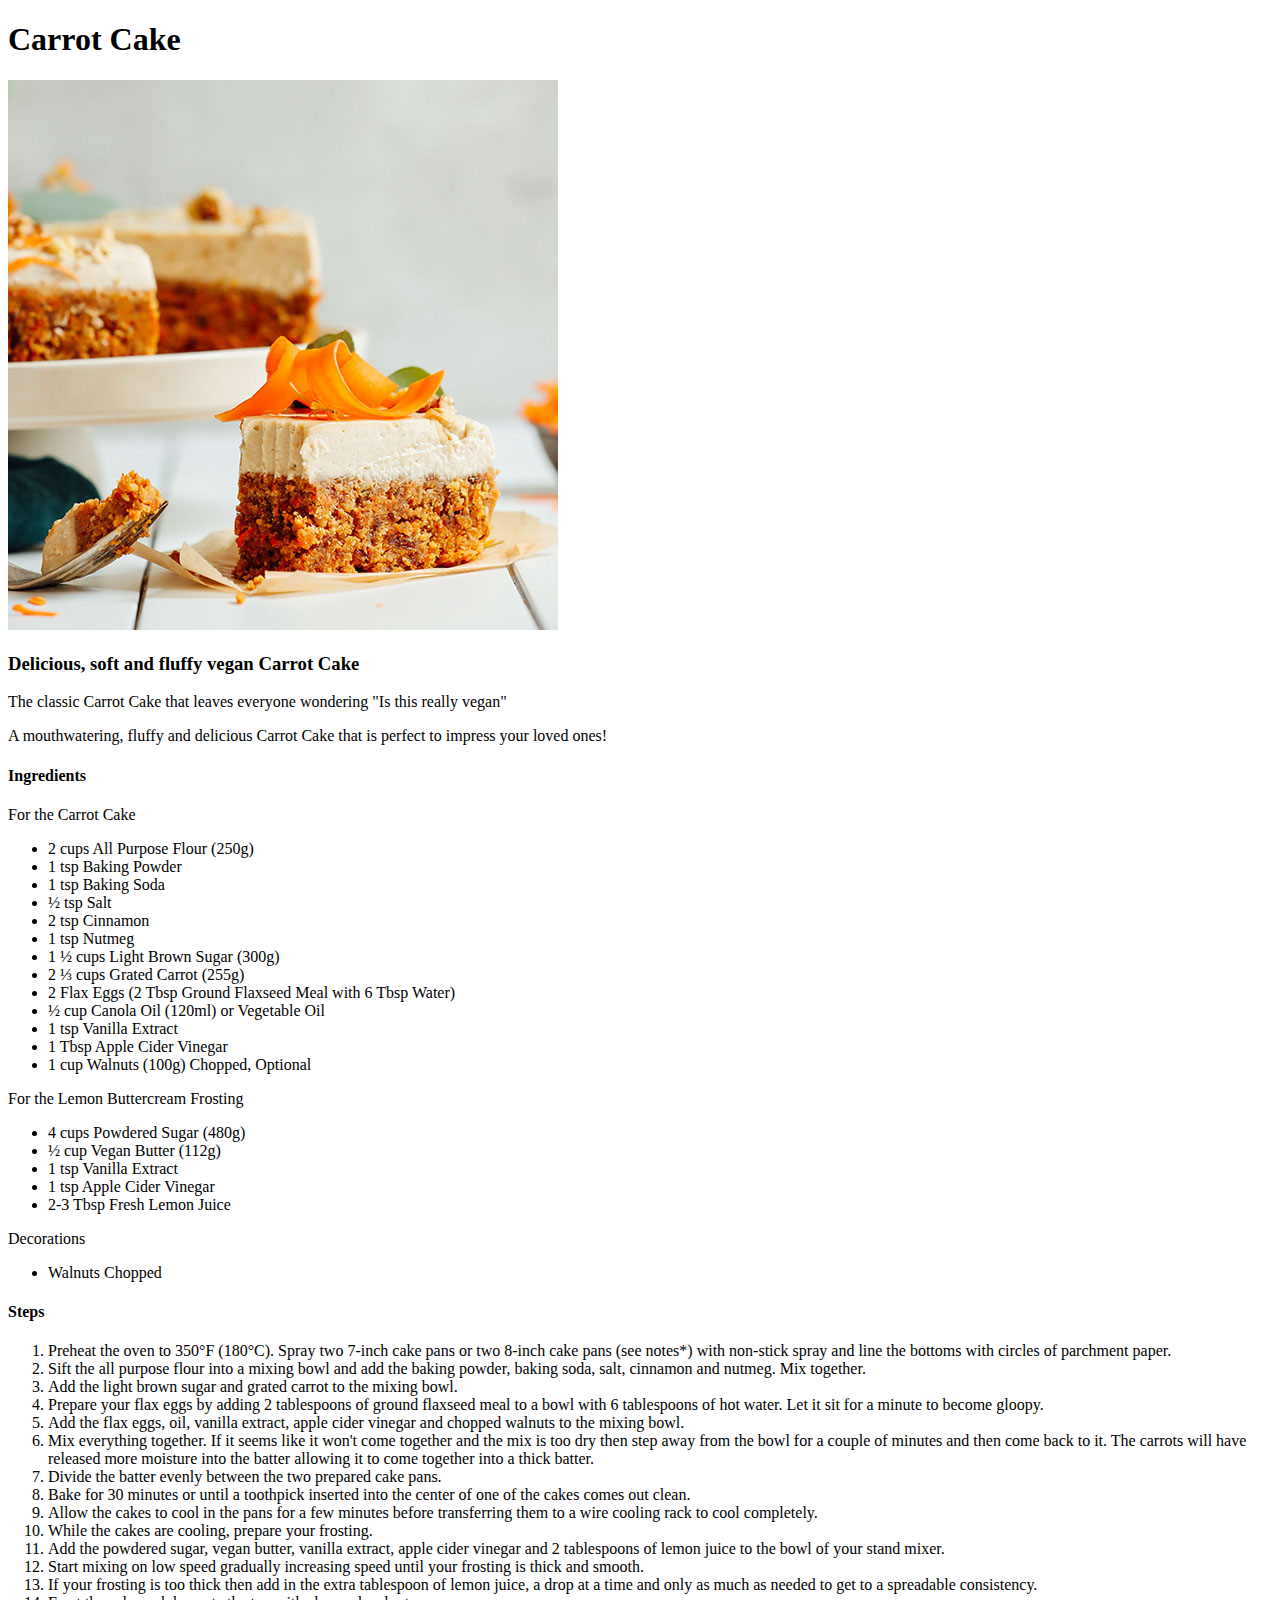
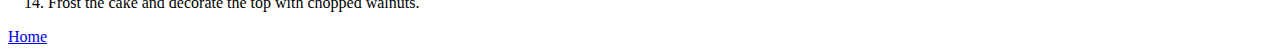
==== recipes/carrotcake.html @ 3e891bd2 "Forgot to save my files ^^" ====
<!DOCTYPE html>
<html lang="en">
<head>
    <meta charset="UTF-8">
    <meta name="viewport" content="width=device-width, initial-scale=1.0">
    <title>Odin Recipes</title>
</head>
<body>
    <h1>Carrot Cake</h1>
        <img src="/assets/vegancarrotcake.jpg" alt="carrotcake">
    <h3>Delicious, soft and fluffy vegan Carrot Cake</h3>
    <p>The classic Carrot Cake that leaves everyone wondering "Is this really vegan"</p>
    <p>A mouthwatering, fluffy and delicious Carrot Cake that is perfect to impress your loved ones!</p>
   
    <h4>Ingredients</h4>
    <p>For the Carrot Cake</p>
    <ul>
        <li>2 cups All Purpose Flour (250g)</li>
        <li>1 tsp Baking Powder</li>
        <li>1 tsp Baking Soda</li>
        <li>½ tsp Salt</li>
        <li>2 tsp Cinnamon</li>
        <li>1 tsp Nutmeg</li>
        <li>1 ½ cups Light Brown Sugar (300g)</li>
        <li>2 ⅓ cups Grated Carrot (255g)</li>
        <li>2 Flax Eggs (2 Tbsp Ground Flaxseed Meal with 6 Tbsp Water)</li>
        <li>½ cup Canola Oil (120ml) or Vegetable Oil</li>
        <li>1 tsp Vanilla Extract</li>
        <li>1 Tbsp Apple Cider Vinegar</li>
        <li>1 cup Walnuts (100g) Chopped, Optional</li>
    </ul>
    <p>For the Lemon Buttercream Frosting</p>
    <ul>
        <li>4 cups Powdered Sugar (480g)</li>
        <li>½ cup Vegan Butter (112g)</li>
        <li>1 tsp Vanilla Extract</li>
        <li>1 tsp Apple Cider Vinegar</li>
        <li>2-3 Tbsp Fresh Lemon Juice</li>
    </ul>
    <p>Decorations</p>
    <ul>
        <li>Walnuts Chopped</li>
    </ul>
    <h4>Steps</h4> 
    <ol>
        <li>Preheat the oven to 350°F (180°C). Spray two 7-inch cake pans or two 8-inch cake pans (see notes*) with non-stick spray and line the bottoms with circles of parchment paper.</li>
        <li>Sift the all purpose flour into a mixing bowl and add the baking powder, baking soda, salt, cinnamon and nutmeg. Mix together.</li>
        <li>Add the light brown sugar and grated carrot to the mixing bowl.</li>
        <li>Prepare your flax eggs by adding 2 tablespoons of ground flaxseed meal to a bowl with 6 tablespoons of hot water. Let it sit for a minute to become gloopy.</li>
        <li>Add the flax eggs, oil, vanilla extract, apple cider vinegar and chopped walnuts to the mixing bowl.</li>
        <li>Mix everything together. If it seems like it won't come together and the mix is too dry then step away from the bowl for a couple of minutes and then come back to it. The carrots will have released more moisture into the batter allowing it to come together into a thick batter.</li>
        <li>Divide the batter evenly between the two prepared cake pans.</li>
        <li>Bake for 30 minutes or until a toothpick inserted into the center of one of the cakes comes out clean.</li>
        <li>Allow the cakes to cool in the pans for a few minutes before transferring them to a wire cooling rack to cool completely.</li>
        <li>While the cakes are cooling, prepare your frosting.</li>
        <li>Add the powdered sugar, vegan butter, vanilla extract, apple cider vinegar and 2 tablespoons of lemon juice to the bowl of your stand mixer.</li>
        <li>Start mixing on low speed gradually increasing speed until your frosting is thick and smooth.</li>
        <li>If your frosting is too thick then add in the extra tablespoon of lemon juice, a drop at a time and only as much as needed to get to a spreadable consistency.</li>
        <li>Frost the cake and decorate the top with chopped walnuts.</li>
    </ol>
    <a href="../index.html">Home</a>
</body>
</html>
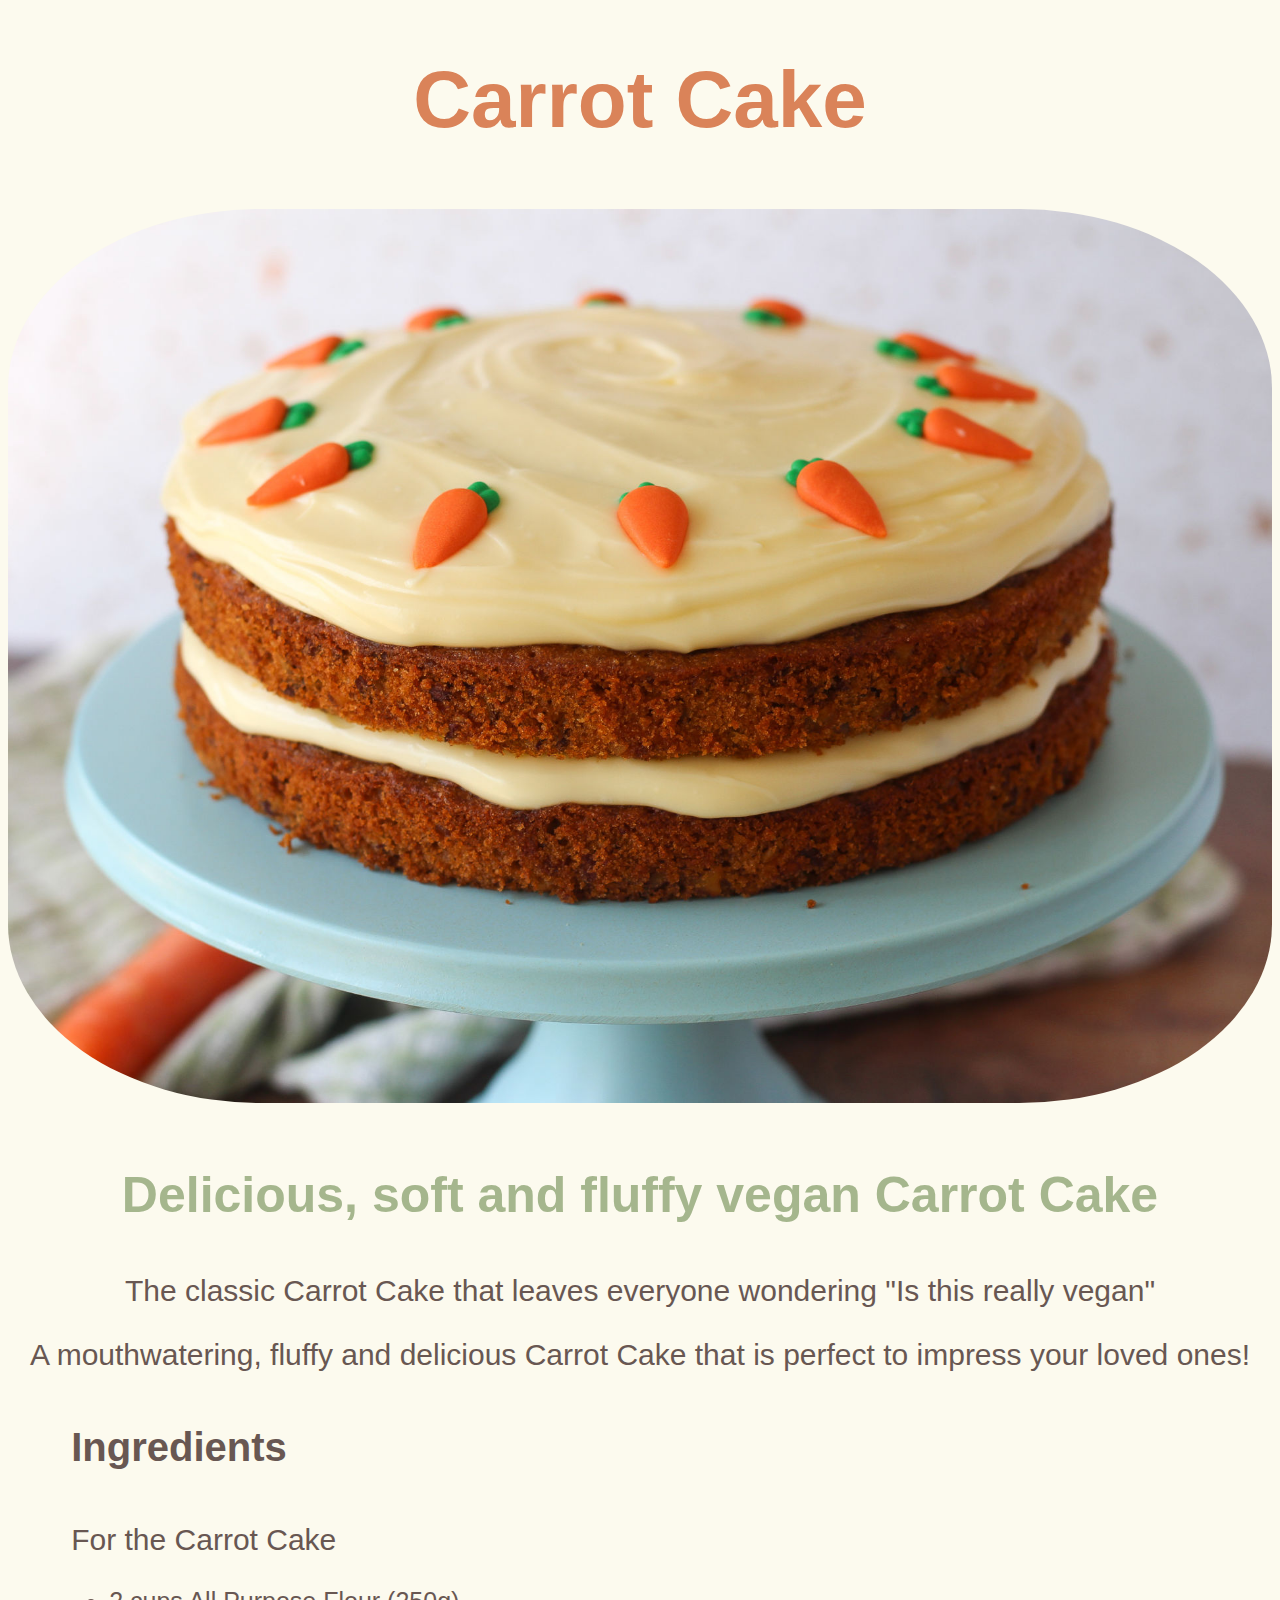
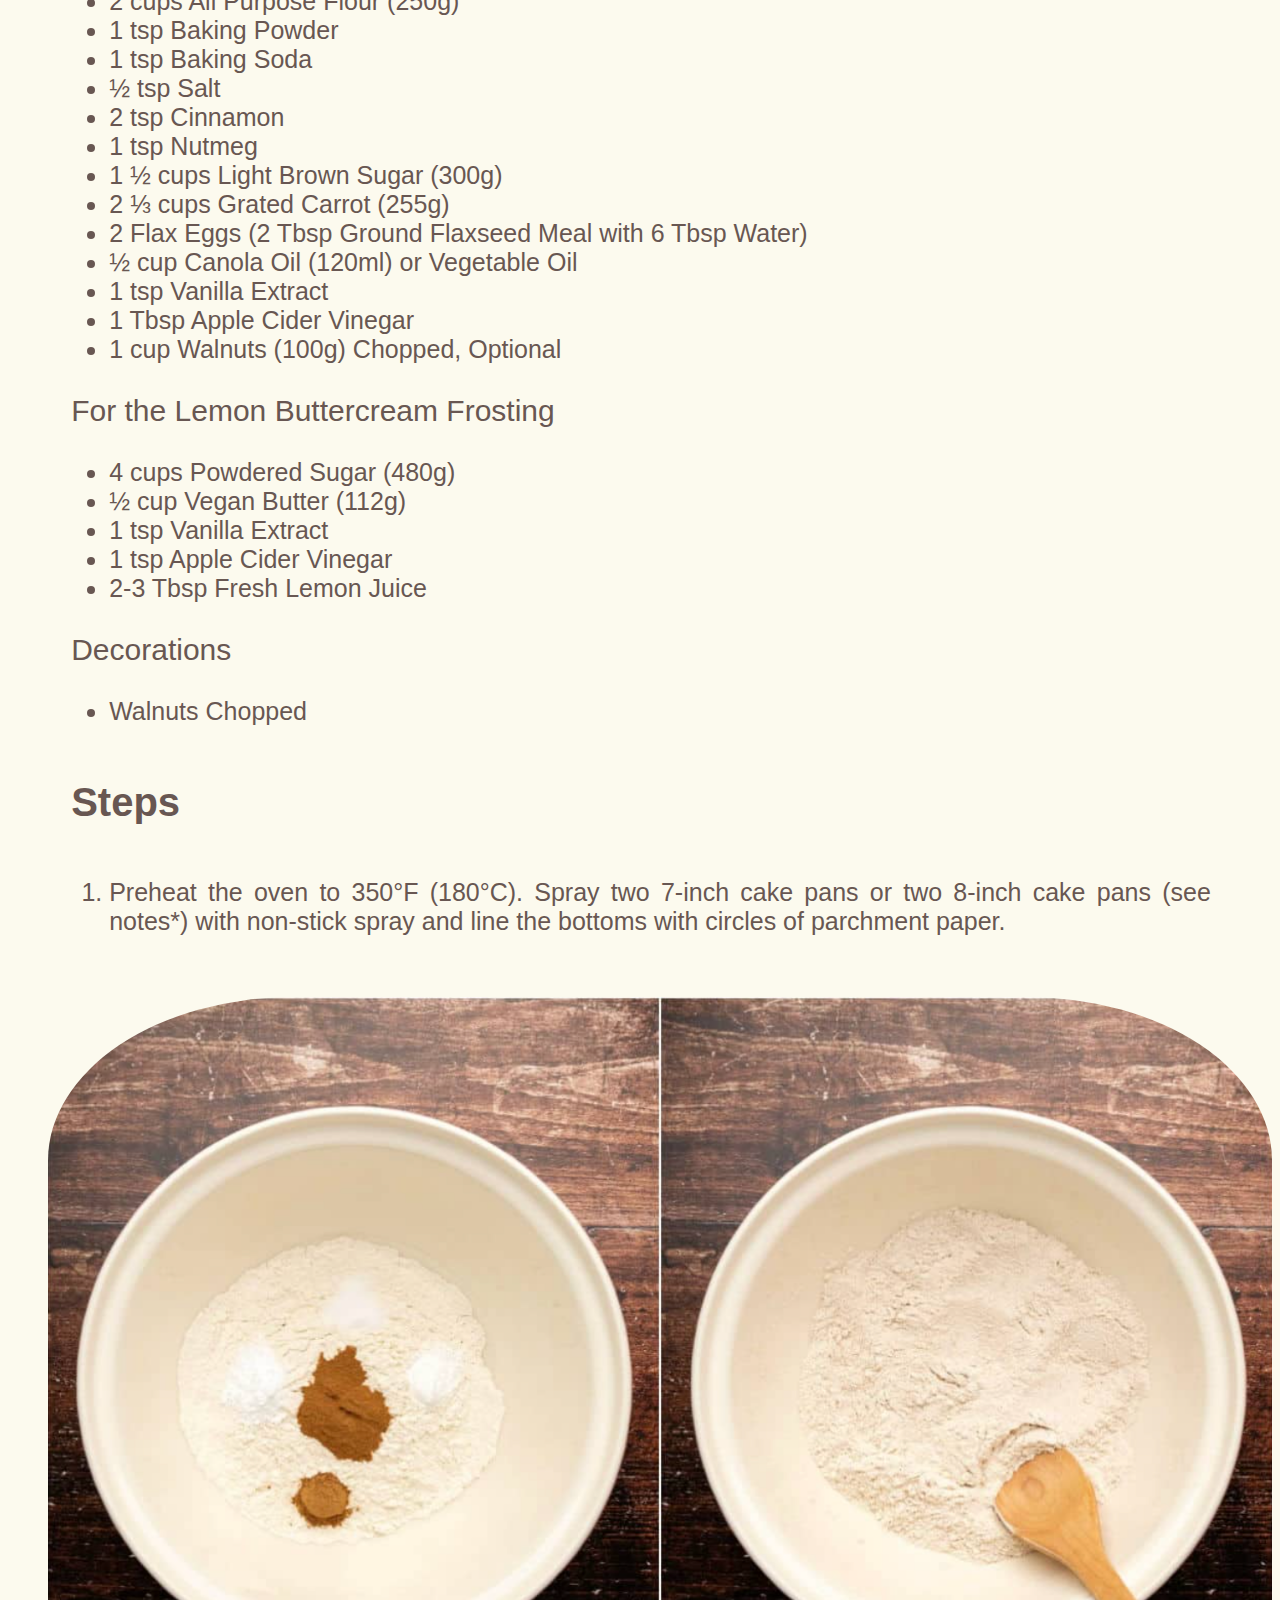
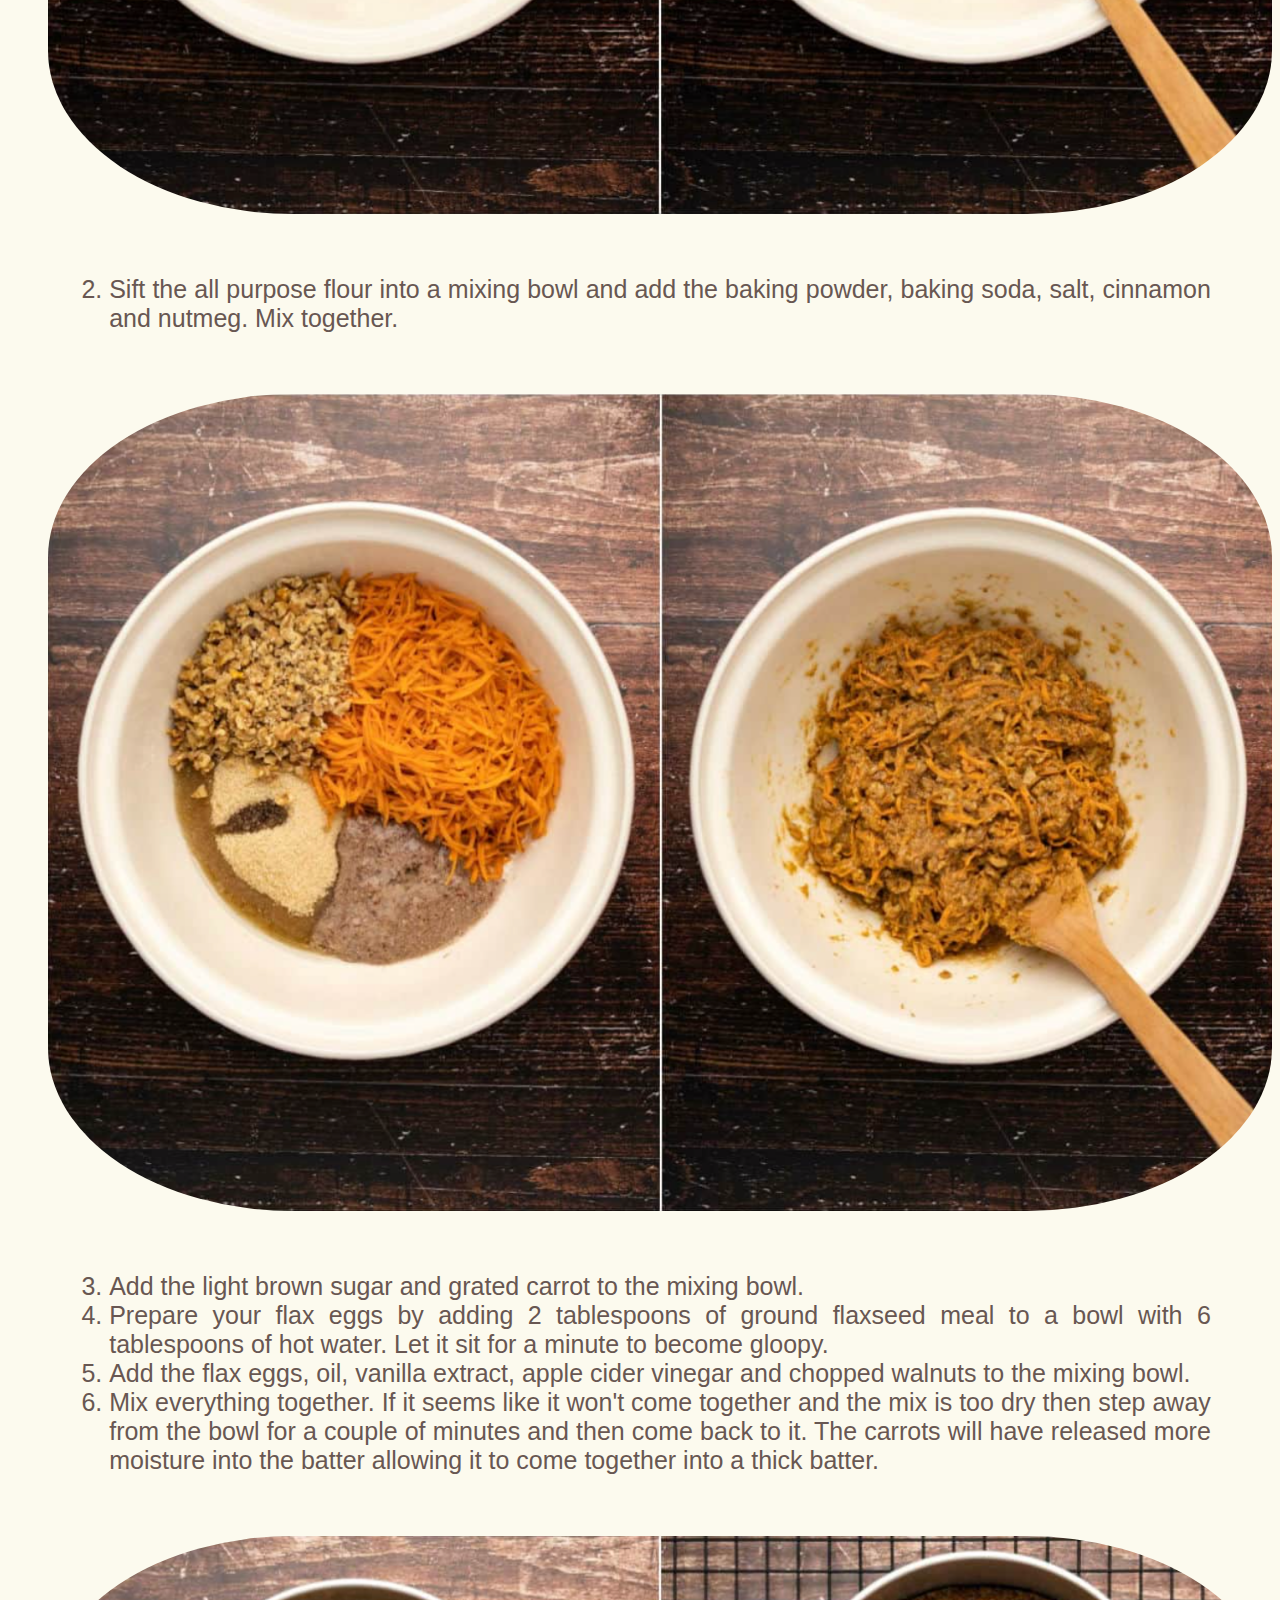
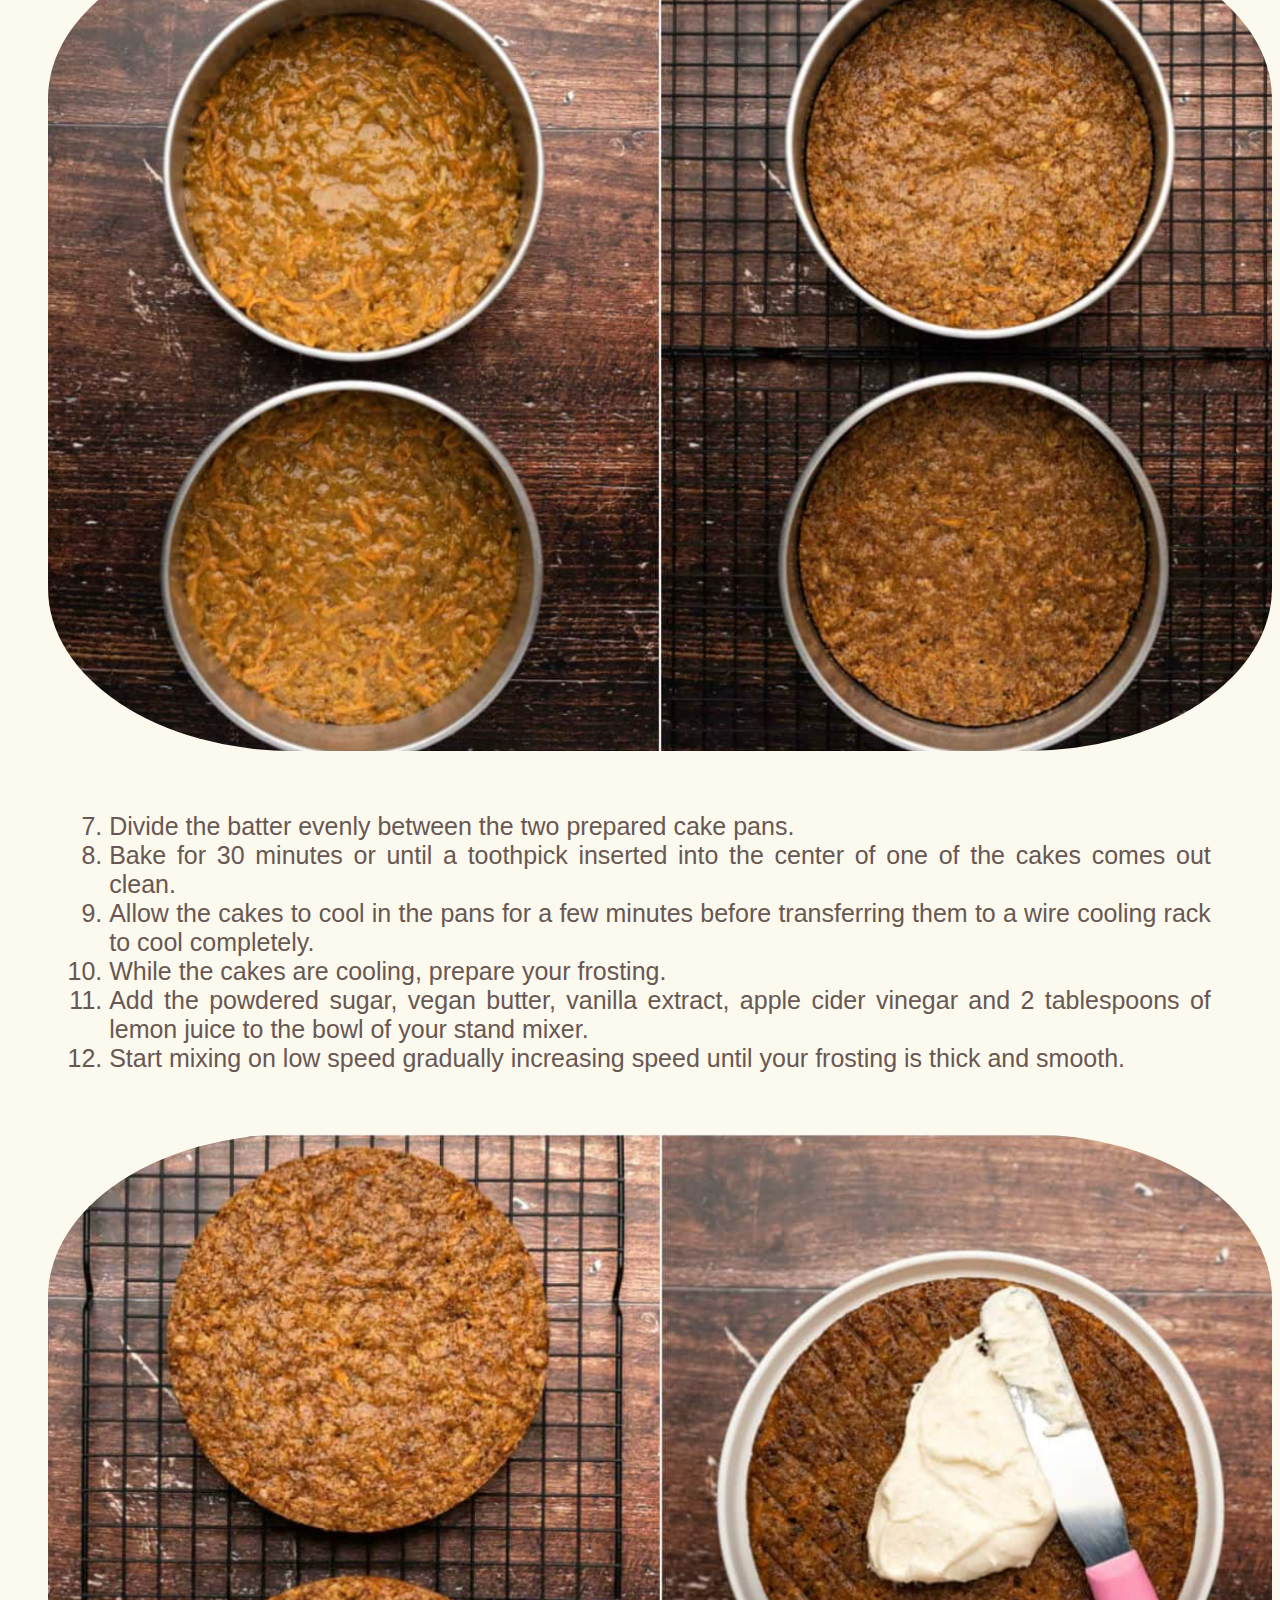
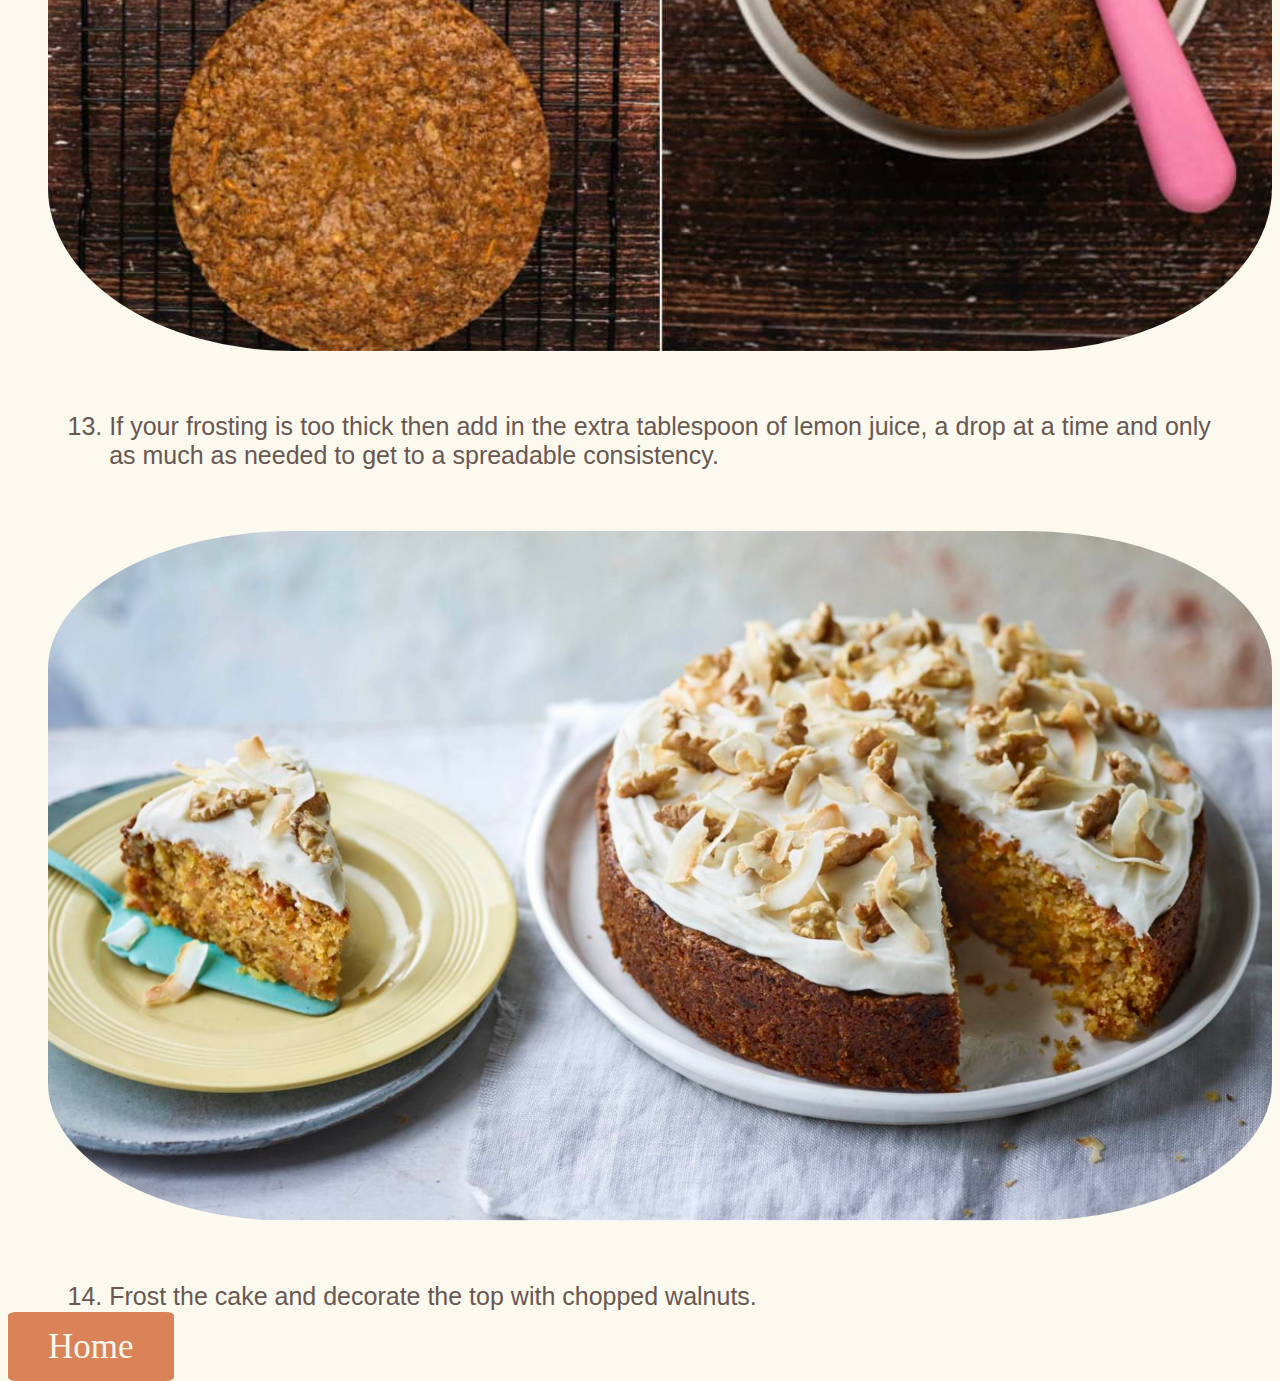
==== commit 8c5e562a: "add: - various images for the recipe and the home page" ====
--- a/recipes/carrotcake.html
+++ b/recipes/carrotcake.html
@@ -3,17 +3,18 @@
 <head>
     <meta charset="UTF-8">
     <meta name="viewport" content="width=device-width, initial-scale=1.0">
+    <link rel="stylesheet" href="../cake.css">
     <title>Odin Recipes</title>
 </head>
 <body>
     <h1>Carrot Cake</h1>
-        <img src="/assets/vegancarrotcake.jpg" alt="carrotcake">
+        <img src="../assets/cake_1.jpg" alt="carrotcake">
     <h3>Delicious, soft and fluffy vegan Carrot Cake</h3>
-    <p>The classic Carrot Cake that leaves everyone wondering "Is this really vegan"</p>
-    <p>A mouthwatering, fluffy and delicious Carrot Cake that is perfect to impress your loved ones!</p>
+    <p class="Description">The classic Carrot Cake that leaves everyone wondering "Is this really vegan"</p>
+    <p class="Description">A mouthwatering, fluffy and delicious Carrot Cake that is perfect to impress your loved ones!</p>
    
     <h4>Ingredients</h4>
-    <p>For the Carrot Cake</p>
+    <p class="title">For the Carrot Cake</p>
     <ul>
         <li>2 cups All Purpose Flour (250g)</li>
         <li>1 tsp Baking Powder</li>
@@ -29,7 +30,7 @@
         <li>1 Tbsp Apple Cider Vinegar</li>
         <li>1 cup Walnuts (100g) Chopped, Optional</li>
     </ul>
-    <p>For the Lemon Buttercream Frosting</p>
+    <p class="title">For the Lemon Buttercream Frosting</p>
     <ul>
         <li>4 cups Powdered Sugar (480g)</li>
         <li>½ cup Vegan Butter (112g)</li>
@@ -37,27 +38,32 @@
         <li>1 tsp Apple Cider Vinegar</li>
         <li>2-3 Tbsp Fresh Lemon Juice</li>
     </ul>
-    <p>Decorations</p>
+    <p class="title">Decorations</p>
     <ul>
         <li>Walnuts Chopped</li>
     </ul>
     <h4>Steps</h4> 
     <ol>
         <li>Preheat the oven to 350°F (180°C). Spray two 7-inch cake pans or two 8-inch cake pans (see notes*) with non-stick spray and line the bottoms with circles of parchment paper.</li>
+    <img src="../assets/cake_2.png" alt="carrotcake">
         <li>Sift the all purpose flour into a mixing bowl and add the baking powder, baking soda, salt, cinnamon and nutmeg. Mix together.</li>
+    <img src="../assets/cake_3.png" alt="carrotcake">
         <li>Add the light brown sugar and grated carrot to the mixing bowl.</li>
         <li>Prepare your flax eggs by adding 2 tablespoons of ground flaxseed meal to a bowl with 6 tablespoons of hot water. Let it sit for a minute to become gloopy.</li>
         <li>Add the flax eggs, oil, vanilla extract, apple cider vinegar and chopped walnuts to the mixing bowl.</li>
         <li>Mix everything together. If it seems like it won't come together and the mix is too dry then step away from the bowl for a couple of minutes and then come back to it. The carrots will have released more moisture into the batter allowing it to come together into a thick batter.</li>
+    <img src="../assets/cake_6.png" alt="carrotcake">
         <li>Divide the batter evenly between the two prepared cake pans.</li>
         <li>Bake for 30 minutes or until a toothpick inserted into the center of one of the cakes comes out clean.</li>
         <li>Allow the cakes to cool in the pans for a few minutes before transferring them to a wire cooling rack to cool completely.</li>
         <li>While the cakes are cooling, prepare your frosting.</li>
         <li>Add the powdered sugar, vegan butter, vanilla extract, apple cider vinegar and 2 tablespoons of lemon juice to the bowl of your stand mixer.</li>
         <li>Start mixing on low speed gradually increasing speed until your frosting is thick and smooth.</li>
+    <img src="../assets/cake_5.png" alt="carrotcake">
         <li>If your frosting is too thick then add in the extra tablespoon of lemon juice, a drop at a time and only as much as needed to get to a spreadable consistency.</li>
+    <img src="../assets/cake_7.png" alt="carrotcake">
         <li>Frost the cake and decorate the top with chopped walnuts.</li>
     </ol>
-    <a href="../index.html">Home</a>
+    <a class="button" href="../index.html" target="_self">Home</a>
 </body>
 </html>--- a/cake.css
+++ b/cake.css
@@ -0,0 +1,67 @@
+h1{
+    font-family: Arial, Helvetica, sans-serif;
+    font-size: 80px;
+    text-align: center;
+    color: #DA8359;
+}
+
+h3{
+    font-family: Arial, Helvetica, sans-serif;
+    font-size: 50px;
+    text-align: center;
+    color: #A5B68D;
+}
+
+h4{
+    font-family: Arial, Helvetica, sans-serif;
+    font-size: 40px;
+    color: #685752;
+    margin-left: 5%;
+}
+li{
+    font-family: Arial, Helvetica, sans-serif;
+    font-size: 25px;
+    text-align: justify;
+    color: #685752;
+    margin-left: 5%;
+    margin-right: 5%;
+
+}
+
+p{
+    font-family: Arial, Helvetica, sans-serif;
+    font-size: 30px;
+    text-align: justify;
+    color: #685752;
+}
+img{
+    height: auto;
+    width: 100%;
+    display: block;
+    margin-left: auto;
+    margin-right: auto;
+    margin-top: 5%;
+    margin-bottom: 5%;
+    border-radius: 20%;
+}
+
+.Description{
+    text-align: center;
+
+}
+
+.title{
+    margin-left: 5%;
+}
+body{
+    background-color: #FCFAEE;
+}
+
+.button{
+    border-radius: 5%;
+    background-color: #DA8359;
+    text-decoration: none;
+    font-size: 35px;
+    padding: 15px 40px;
+    color: #FCFAEE;
+}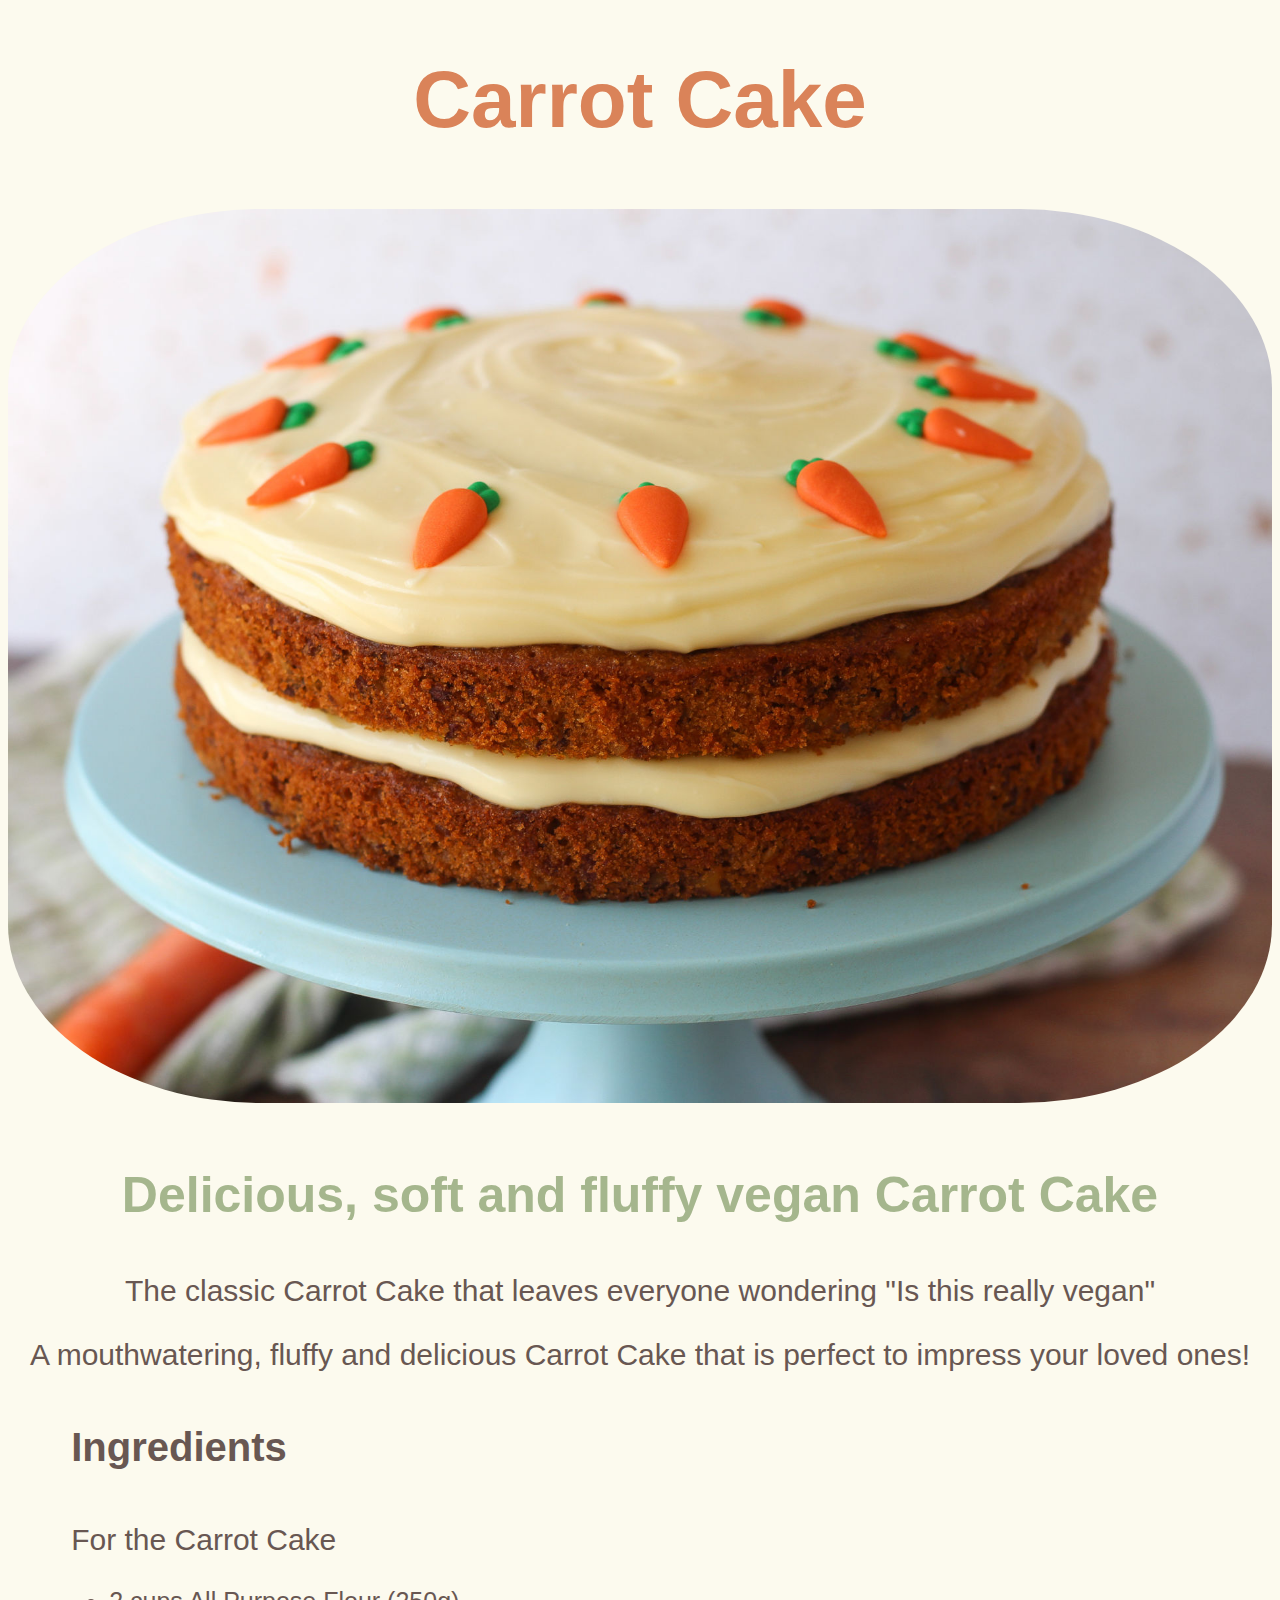
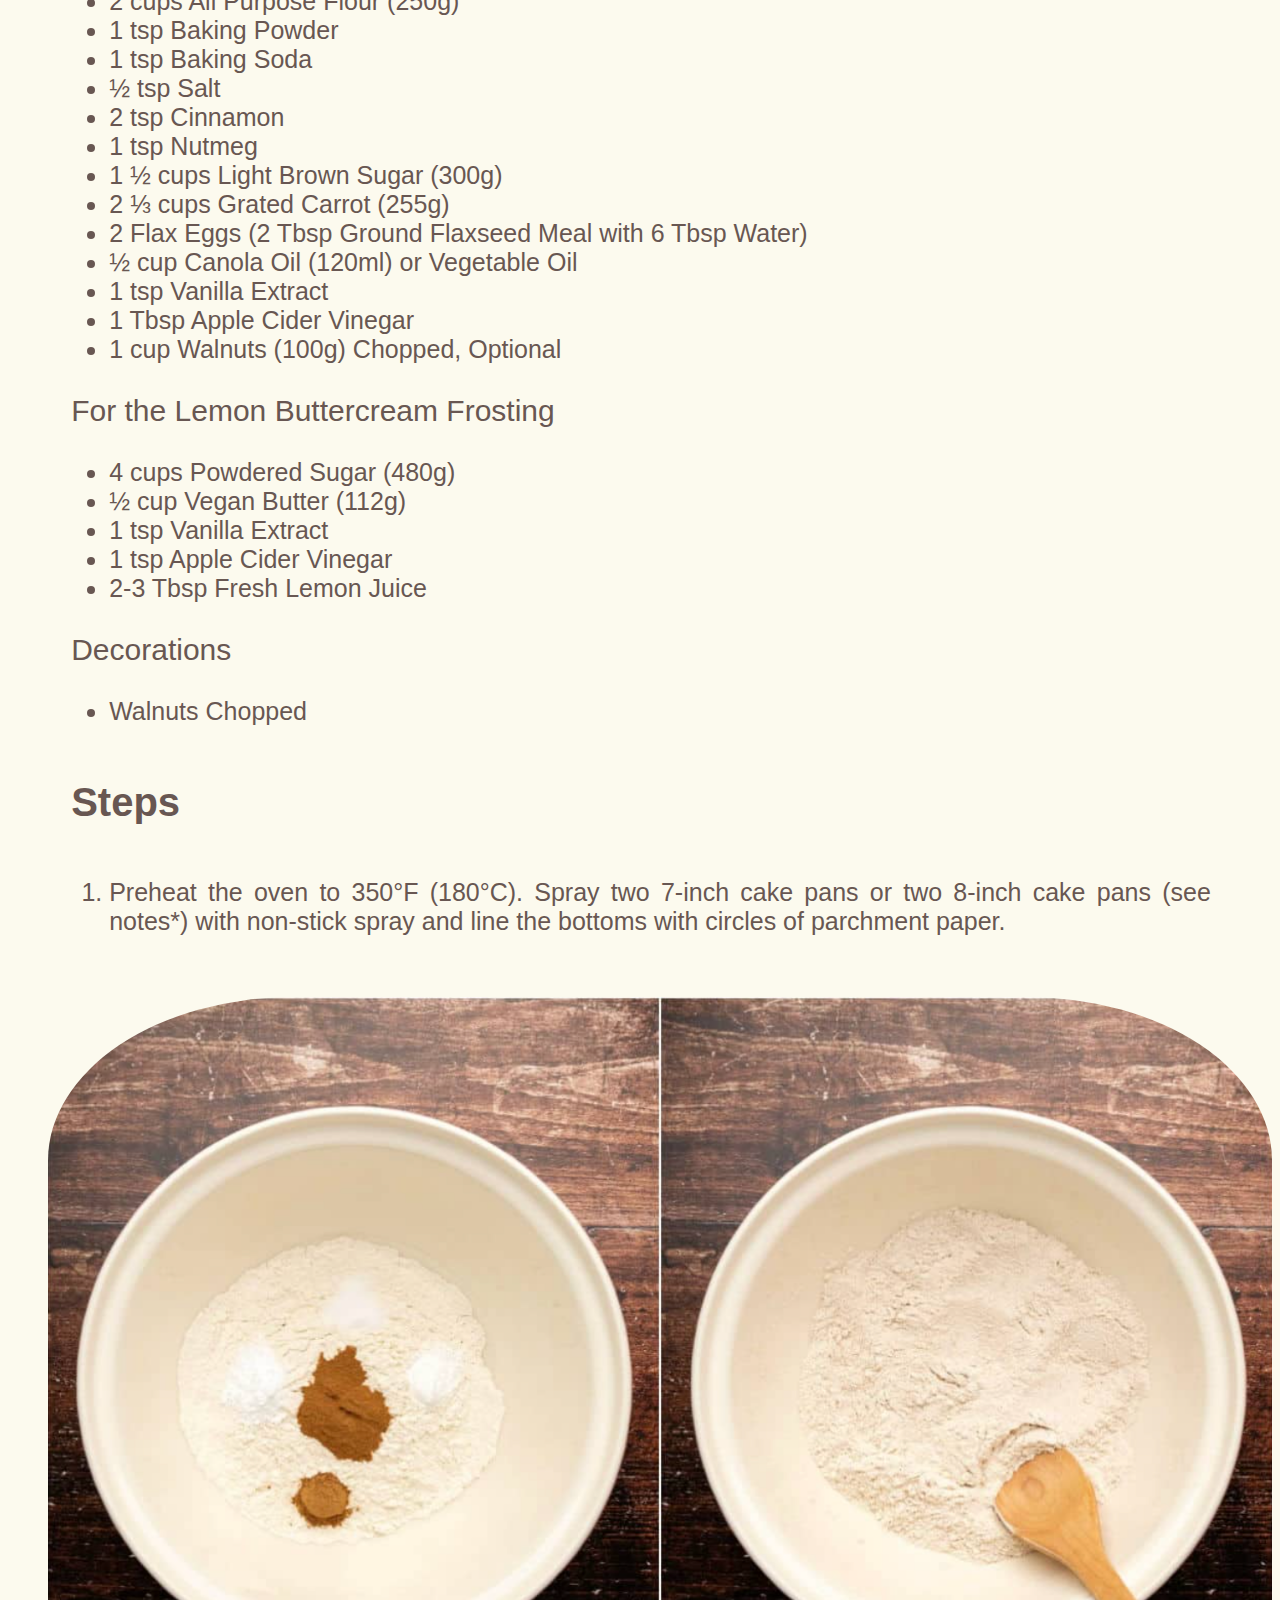
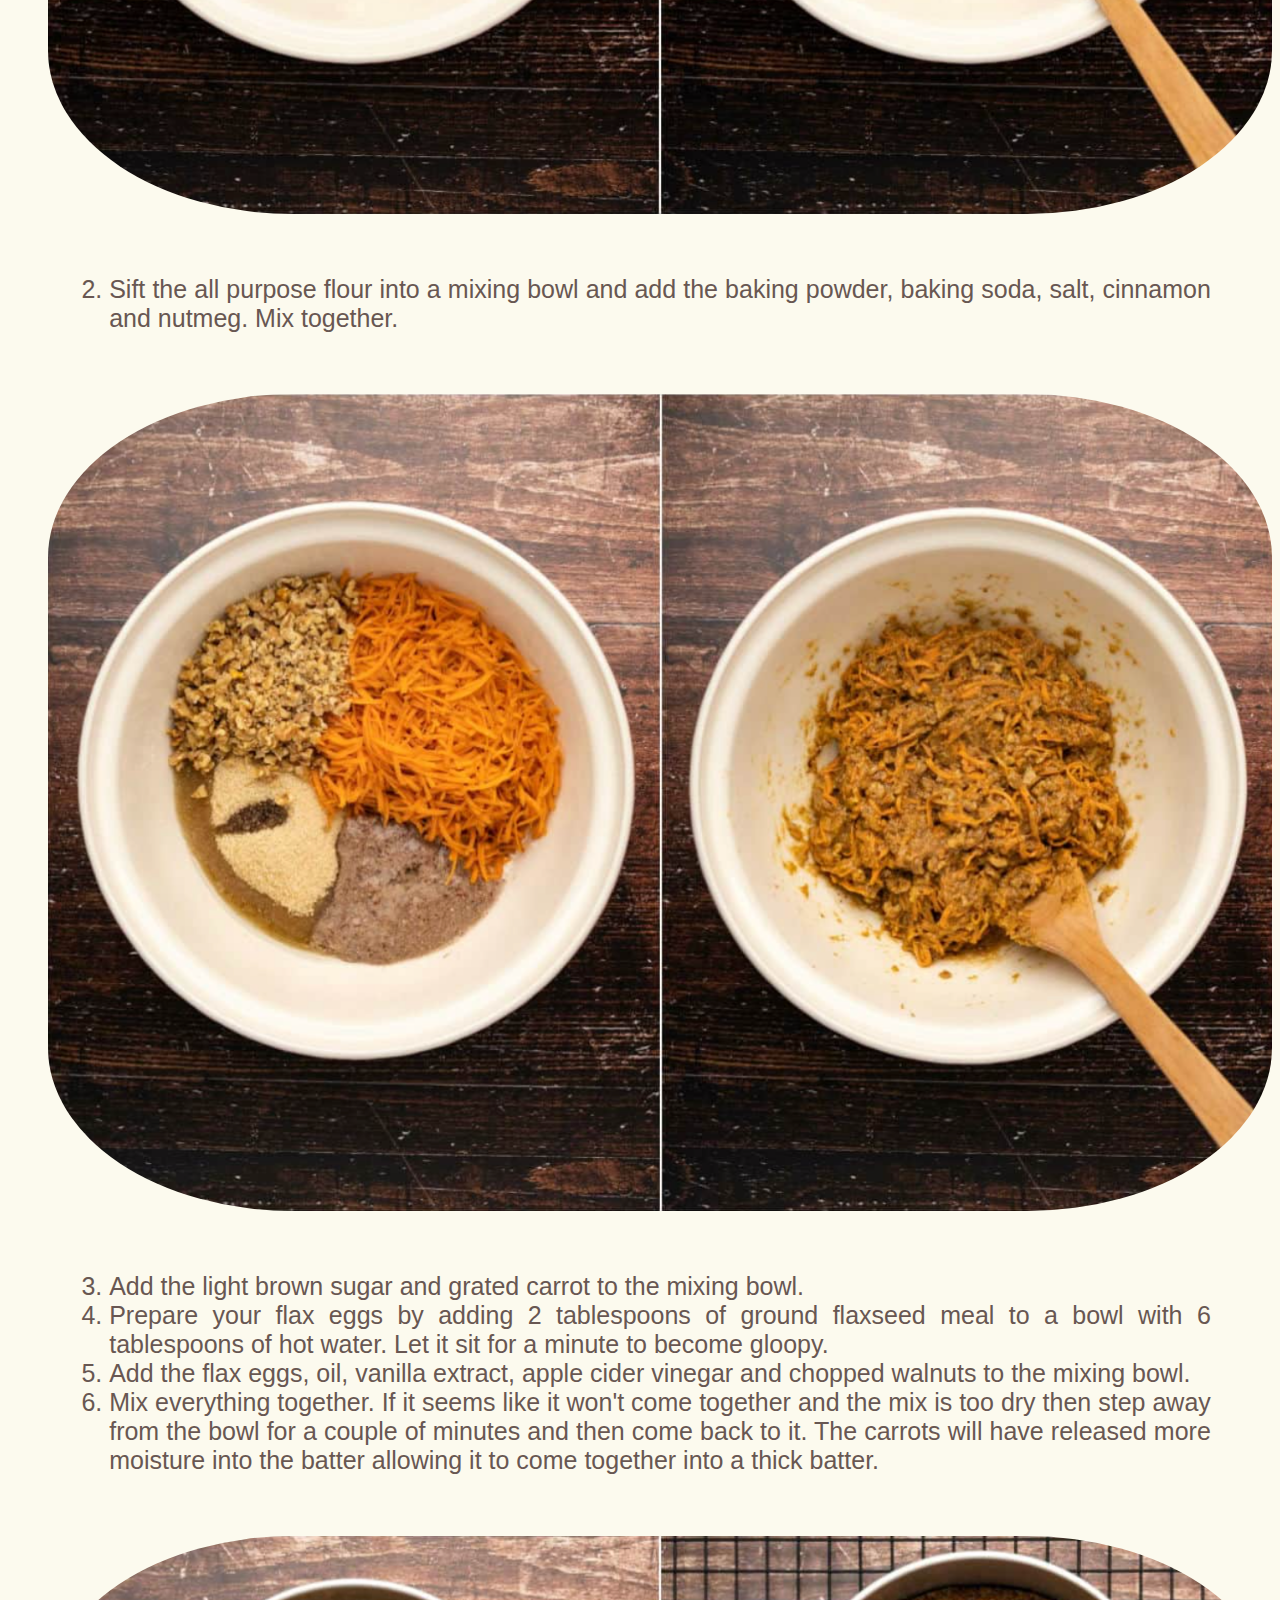
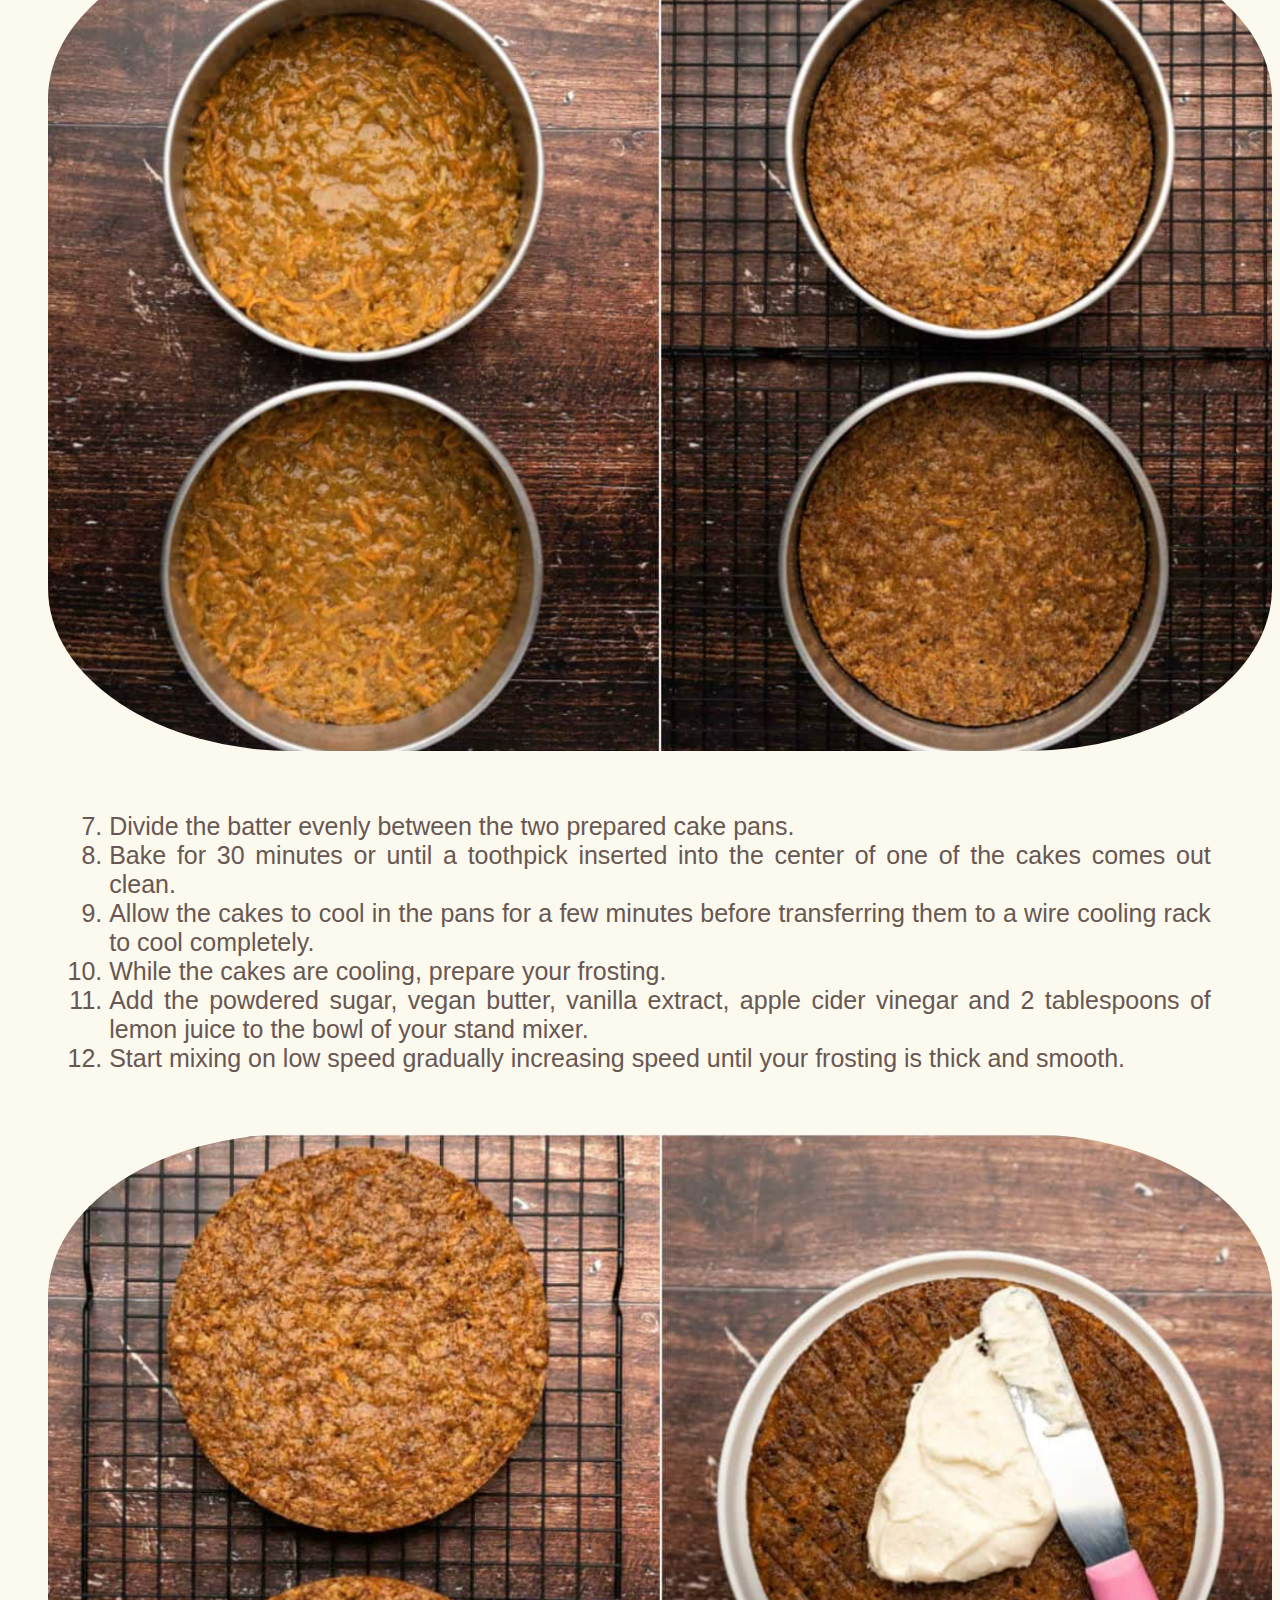
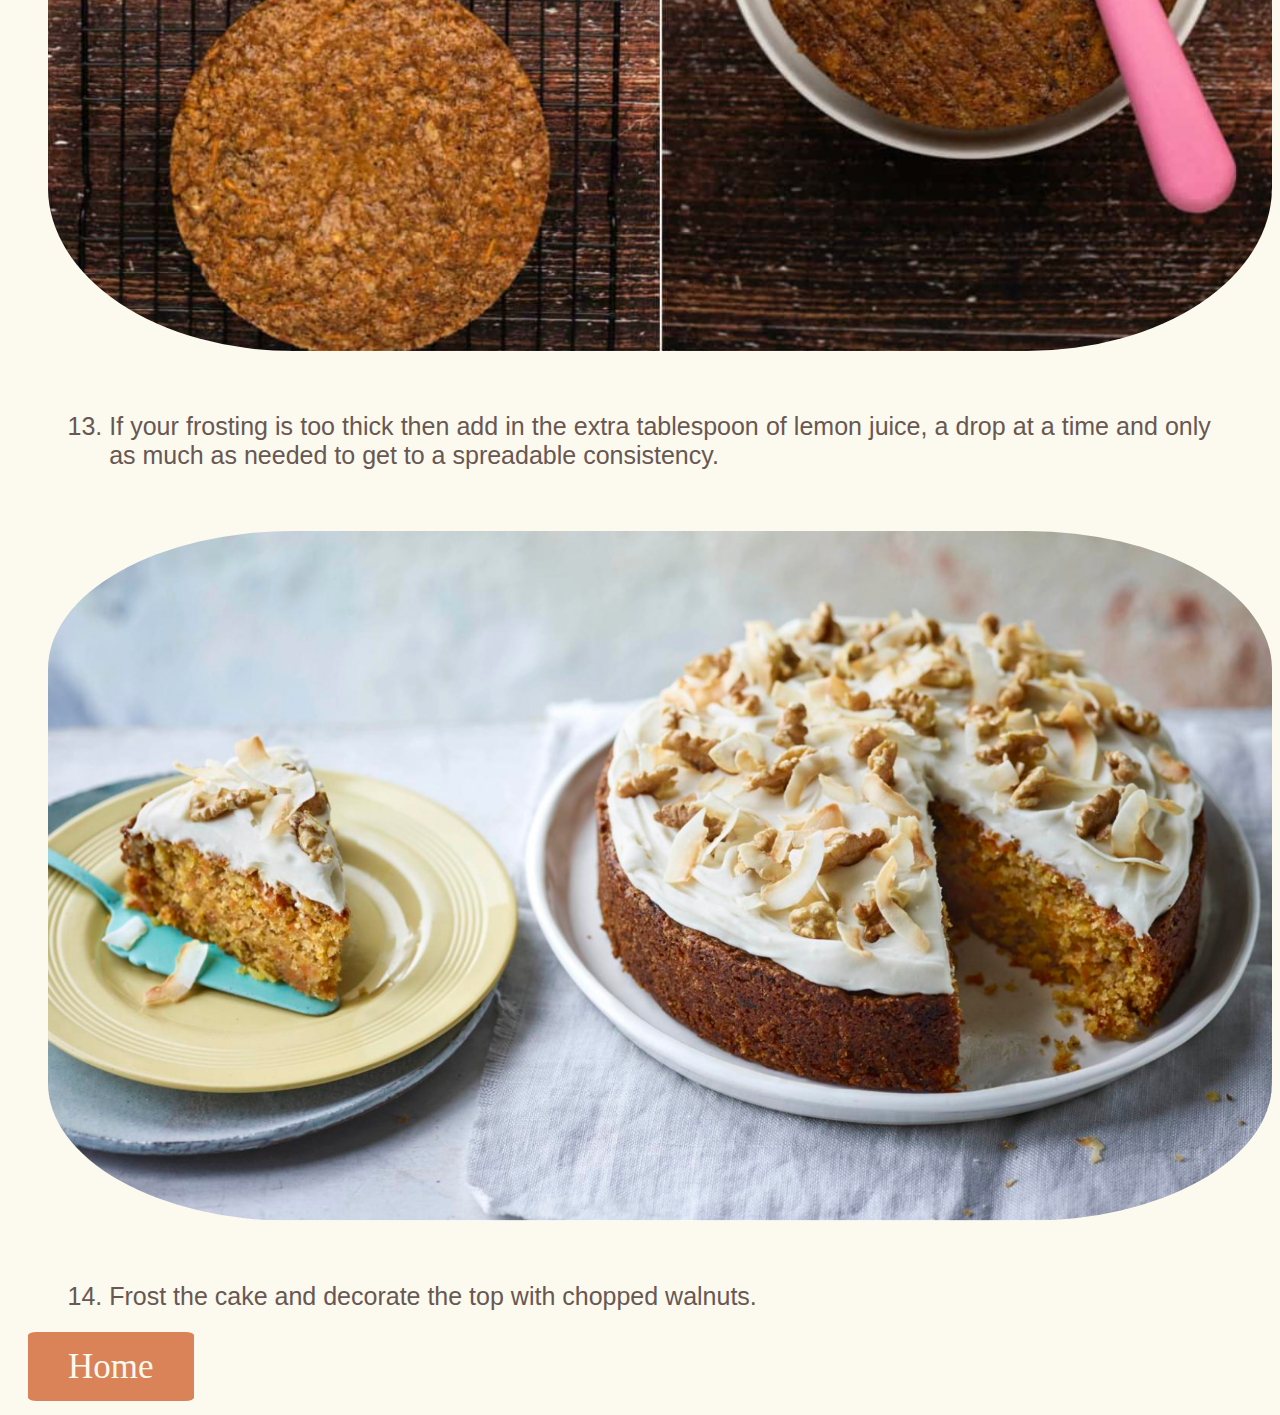
==== commit daf2fd64: "wrapped the button in a div and then applied padding to the div now the button is not glued to the b" ====
--- a/recipes/carrotcake.html
+++ b/recipes/carrotcake.html
@@ -64,6 +64,8 @@
     <img src="../assets/cake_7.png" alt="carrotcake">
         <li>Frost the cake and decorate the top with chopped walnuts.</li>
     </ol>
+    <div class="wrap">
     <a class="button" href="../index.html" target="_self">Home</a>
+    </div>
 </body>
 </html>--- a/cake.css
+++ b/cake.css
@@ -64,4 +64,8 @@
     font-size: 35px;
     padding: 15px 40px;
     color: #FCFAEE;
+}
+
+.wrap{
+    padding: 20px;
 }